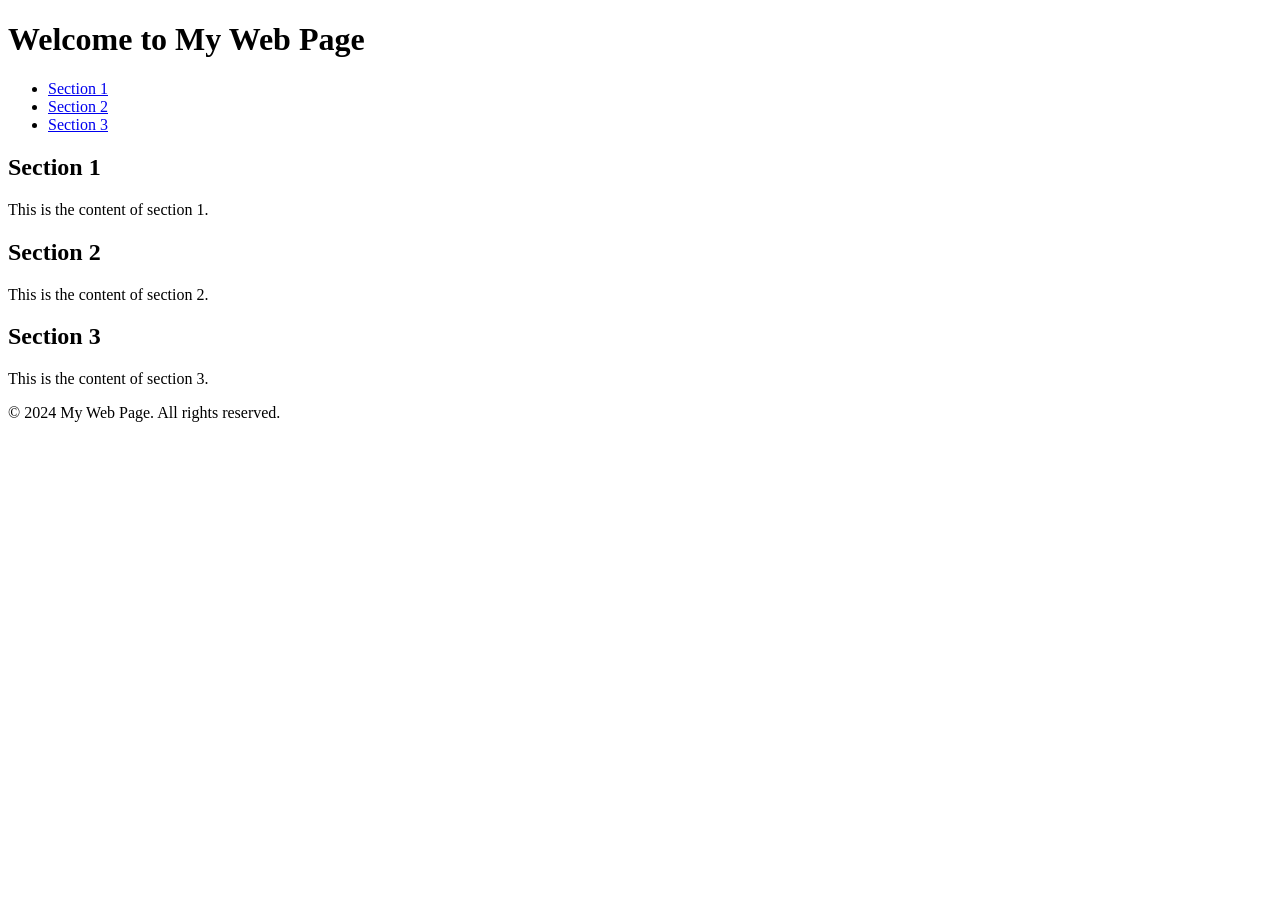
==== index.html @ b7212bdc "vic starts here" ====
<!DOCTYPE html>
<html lang="en">
<head>
    <meta charset="UTF-8">
    <meta name="viewport" content="width=device-width, initial-scale=1.0">
    <title>My Web Page</title>
    <link rel="stylesheet" href="styles.css">
</head>
<body>
    <header>
        <h1>Welcome to My Web Page</h1>
    </header>
    <nav>
        <ul>
            <li><a href="#section1">Section 1</a></li>
            <li><a href="#section2">Section 2</a></li>
            <li><a href="#section3">Section 3</a></li>
        </ul>
    </nav>
    <main>
        <section id="section1">
            <h2>Section 1</h2>
            <p>This is the content of section 1.</p>
        </section>
        <section id="section2">
            <h2>Section 2</h2>
            <p>This is the content of section 2.</p>
        </section>
        <section id="section3">
            <h2>Section 3</h2>
            <p>This is the content of section 3.</p>
        </section>
    </main>
    <footer>
        <p>&copy; 2024 My Web Page. All rights reserved.</p>
    </footer>
    <script src="script.js"></script>
</body>
</html>
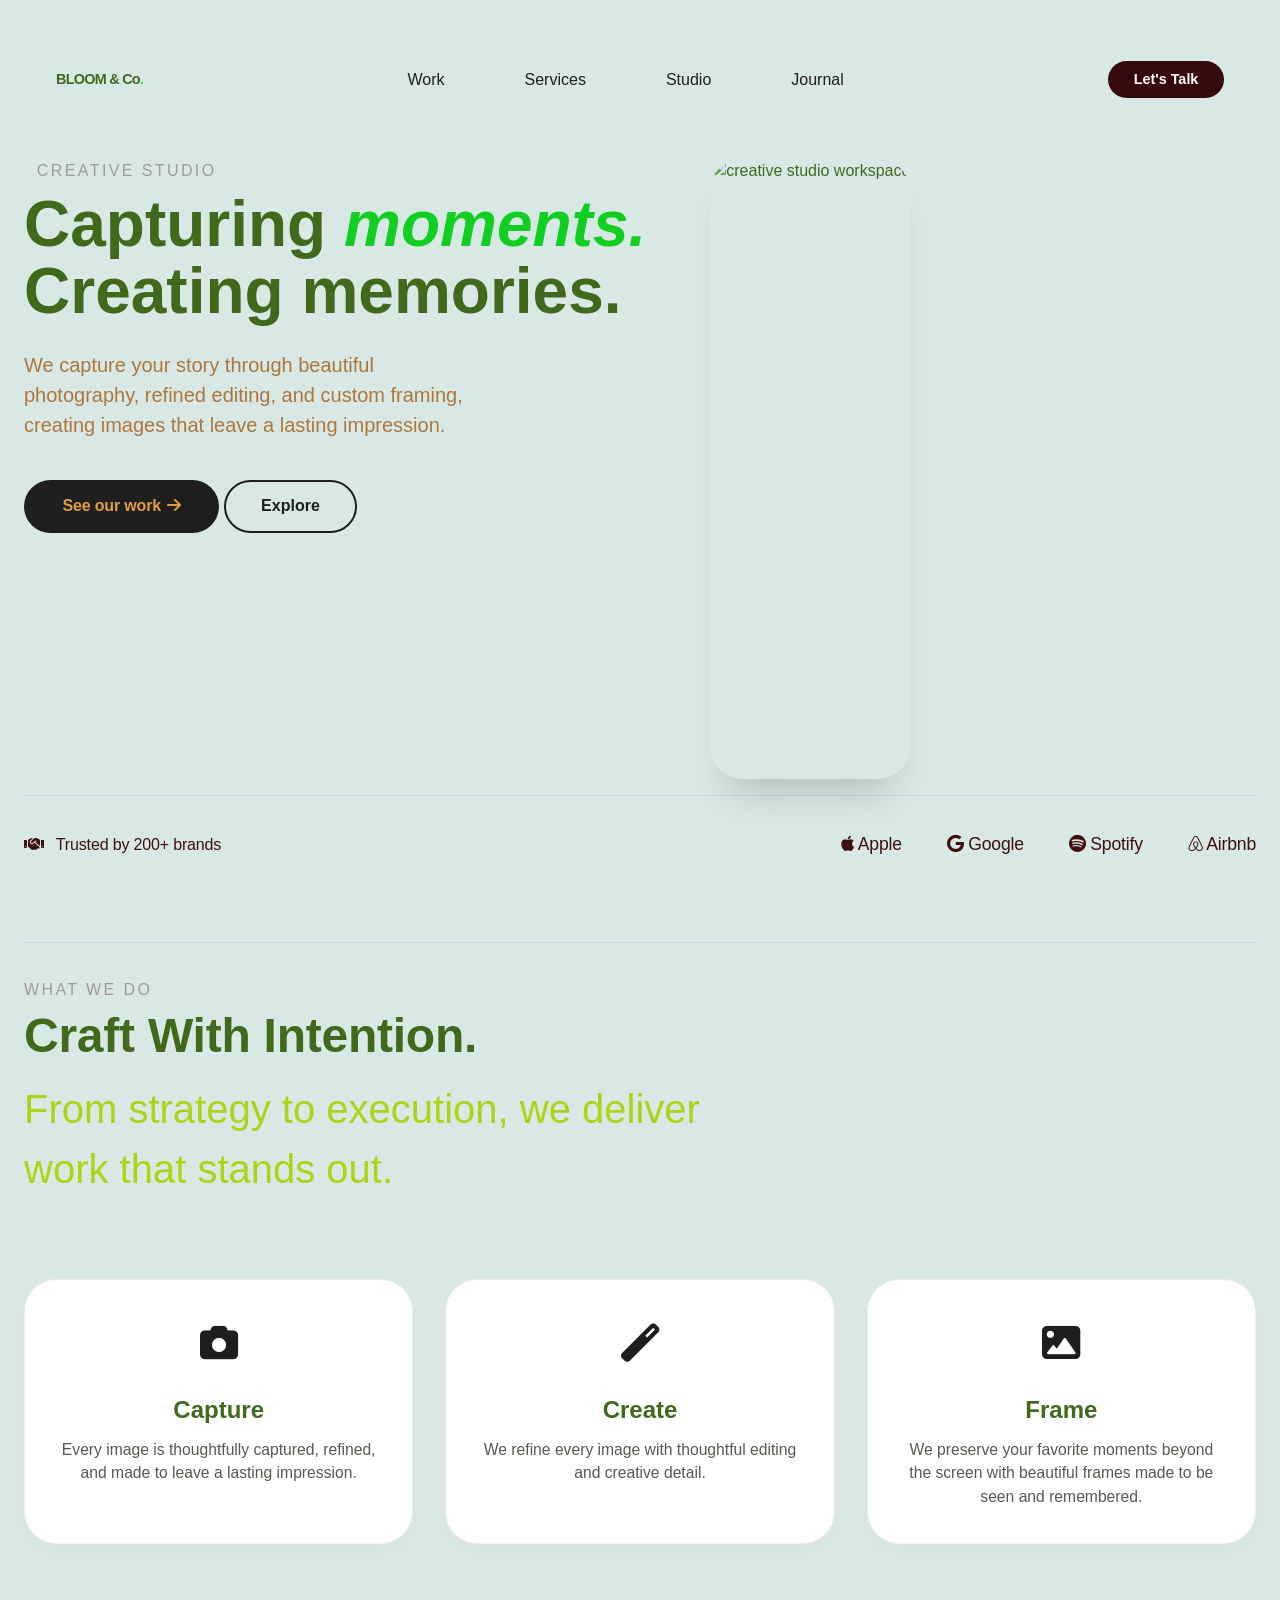
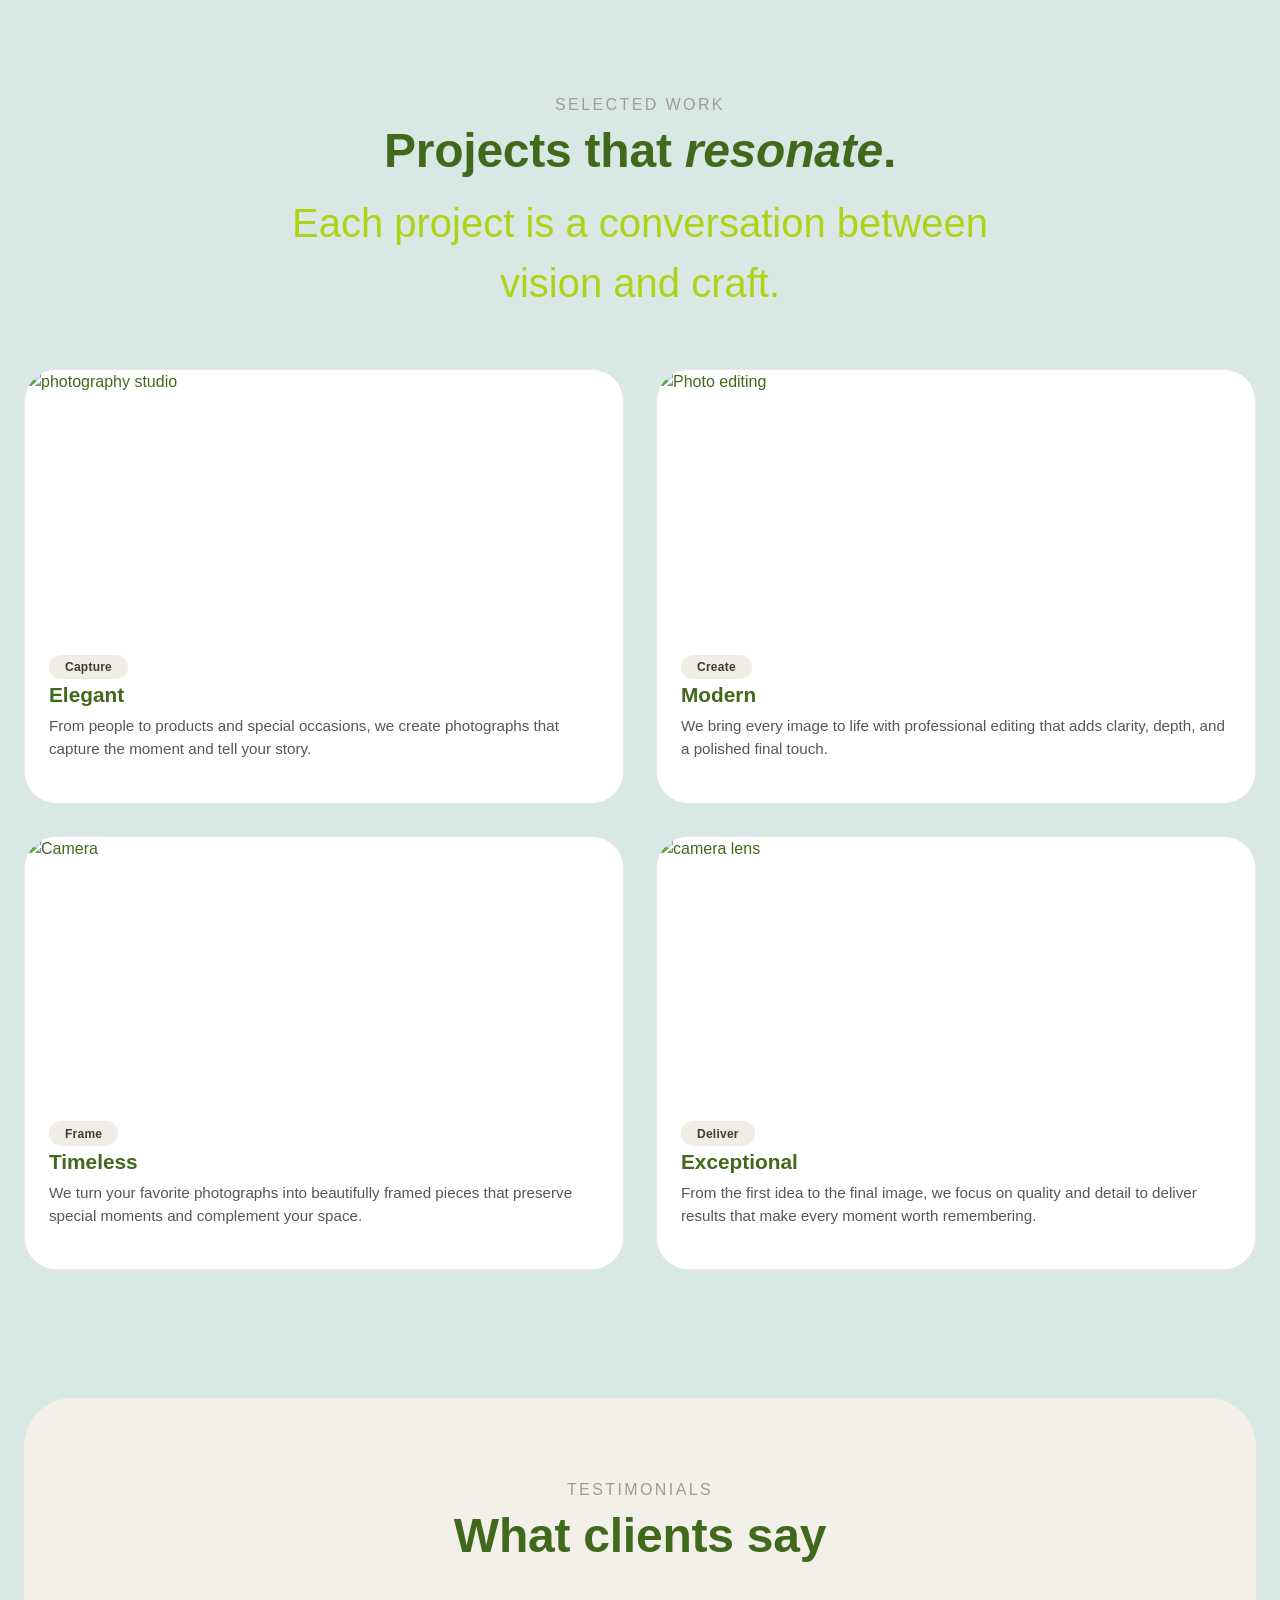
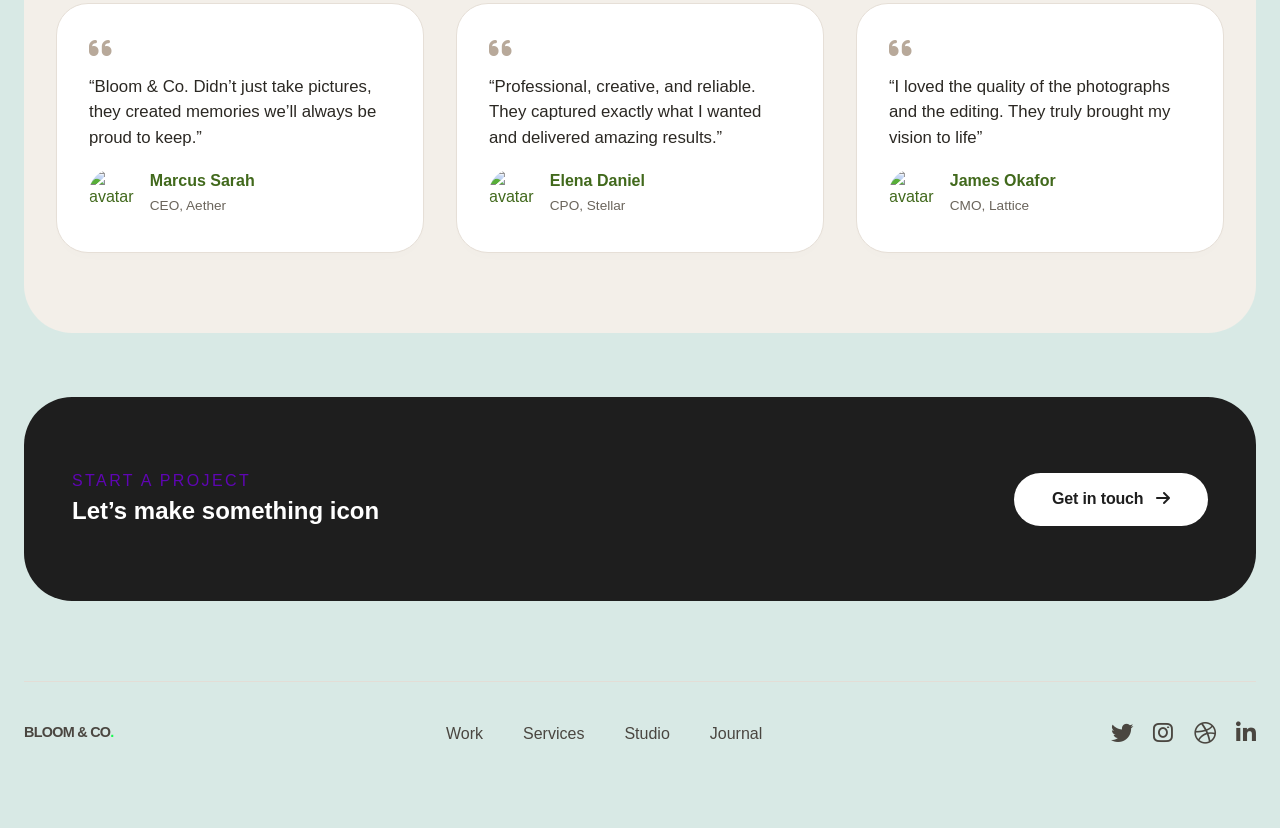
==== commit 1fdde2ca: "Completed Bloom & CO assignment" ====
--- a/index.html
+++ b/index.html
@@ -1,39 +1,626 @@
 <!DOCTYPE html>
 <html lang="en">
-<head>
-    <meta charset="UTF-8">
-    <meta name="viewport" content="width=device-width, initial-scale=1.0">
-    <title>My Web Page</title>
-    <link rel="stylesheet" href="styles.css">
-</head>
-<body>
-    <header>
-        <h1>Welcome to My Web Page</h1>
-    </header>
-    <nav>
-        <ul>
-            <li><a href="#section1">Section 1</a></li>
-            <li><a href="#section2">Section 2</a></li>
-            <li><a href="#section3">Section 3</a></li>
-        </ul>
-    </nav>
-    <main>
-        <section id="section1">
-            <h2>Section 1</h2>
-            <p>This is the content of section 1.</p>
+    <head>
+        <meta charset="UTF-8" />
+        <meta name="viewport" content="width=device-width, inital-scale=1.0" />
+        <title>BLOOM & CO</title>
+        <!-- Google Font Awesome for Clean icons -->
+         <link rel="preconnect" href="https://fonts.google.com/specimen/Playwrite+DE+LA+Guides" />
+         <link rel="preconnect" href="https://fonts.google.com/specimen/Playwrite+DE+LA+Guides" crossorigin />
+         <link href="https://fonts.google.com/specimen/Playwrite+DE+LA+Guides" rel="stylessheet" />
+         <link rel="stylesheet" href="https://cdnjs.cloudflare.com/ajax/libs/font-awesome/6.0.0-beta3/css/all.min.css" />
+         <style>
+            /* ----- rest & base -----*/
+            *, *::before, *::after {
+                margin: 0;
+                padding: 0;
+                box-sizing: border-box;
+            }
+            :root {
+             --bg: #faf8f5;
+             --surface: #ffffff;
+             --text: #1e1e1e;
+             --text-muted: #5a5a6e;
+             --accent:#c47a7a;
+             --accent-light: #f0dede;
+             --accent-dark: #a15a5a;
+             --border: #e8e2da;
+             --showdow: 0 12px 40px rgba(0, 0, 0, 0.06);
+             --radius: 20px;
+             --transition: o.35s cubic-bezier(0.25, 0.46, 0.45, 0.94);   
+            }
+
+            html{
+                scroll-behavior: smooth;
+            }
+
+            body {
+                font-family: 'Inter', sans-serif;
+                background-color: hsl(167, 29%, 88%);
+                color: hwb(91 11% 59%);
+                line-height: 1.5;
+                padding:2rem 1.5rem;
+            }
+
+            img {
+                max-width: 100%;
+                height: auto;
+                display: block;
+                border-radius: 1rem;
+            }
+
+            .container {
+                max-width: 1280px;
+                margin: auto;
+                padding: 0 2rem;
+            }
+
+            /*----- buttons & accents -----*/
+            .btn-primary {
+                display:inline-block;
+                background: #1e1e1e;
+                color: hsl(36,72%, 56%);
+                font-weight: 600;
+                padding: 0.9rem 2.4rem;
+                border-radius: 60px;
+                text-decoration: none;
+                letter-spacing: -0.01em;
+                transition: all 0.2s ease;
+                border: none;
+                cursor: pointer;
+                font-size: 1rem;
+            }
+
+            .btn-primary:hover {
+                background: #3b3b3b;
+                transform: scale(1.02);
+                box-shadow: 0 12px 24px -8px rgba(0,0,0,0.15);
+            }
+
+            .btn-outline {
+                background: transparent;
+                border: 2px solid #1e1e1e;
+                color: #1e1e1e;
+                font-weight: 600;
+                padding: 0.8rem 2.2rem;
+                border-radius: 60px;
+                text-decoration: none;
+                transition: all 0.2s ease;
+                display: inline-block;
+            }
+
+            .btn-outline:hover {
+                background: #f1e6e6;
+                color: #faf8f5;
+            }
+
+            .section-tag {
+                font-size: 1rem;
+                text-transform: uppercase;
+                letter-spacing: 0.15em;
+                color: #a09b94;
+                font-weight: 60;
+                margin-bottom: 0.5rem;
+            }
+
+            .section-title {
+                font-size: 3rem;
+                font-weight: 700;
+                font-family: 'Franklin Gothic Medium', 'Arial Narrow', Arial, sans-serif;
+                letter-spacing: -0.005em;
+                line-height: 1.1;
+                margin-bottom: 1rem;
+            }
+            
+            .section-sub {
+                font-size: 2.5rem;
+                color: hsl(73, 81%, 46%);
+                max-width: 700px;
+            }
+
+            /* ----- header / nav ----- */
+            .navbar {
+                display: flex;
+                justify-content: space-between;
+                align-items: center;
+                padding: 1.8rem 2rem;
+                max-width: 1280px;
+                margin: 0 auto;
+            }
+
+            .logo{
+                font-size: 0.9rem;
+                font-weight: 600;
+                letter-spacing: -0.05em;
+            }
+            .logo span { color: hsl(135, 97%, 54%); }
+
+            .nav-links {
+                display: flex;
+                gap: 5rem;
+                font-weight: 500;
+            }
+            .nav-links a {
+                text-decoration: none;
+                color: #1e1e1e;
+                transition: color 0.15s;
+            }
+            .nav-links a:hover { color: #7d6e5d; }
+
+            .nav-cta {
+                background: hwb(0 4% 79%);
+                color: white;
+                padding: 0.5rem 1.6rem;
+                border-radius: 40px;
+                text-decoration: none;
+                font-weight: 600;
+                font-size: 0.9rem;
+                transition: 0.2s;
+            }
+            .nav-cta:hover { background: hsl(330, 81%, 47%); }
+
+            /* ----- hero ----- */
+            .hero {
+                display: -webkit-box;
+                grid-template-columns: 1fr 1fr;
+                gap: 4rem;
+                align-items: center;
+                padding: 2rem 0rem 0rem;
+            }
+
+            .hero-content h1 {
+                font-size: 4rem;
+                font-weight: 800;
+                letter-spacing: -0.0em;
+                line-height: 1.05;
+                margin-bottom: 1.5rem;
+            }
+            .hero-content h1 i {
+                color: #11cf21;
+                font-style: italic;
+            }
+            .hero-content p {
+                font-size: 1.25rem;
+                color: hsl(30, 50%, 46%);
+                max-width: 450px;
+                margin-bottom: 2.5rem;
+            }
+            .hero-action {
+                display: flex;
+                gap: 1.2rem;
+                flex-wrap: wrap;
+            }
+
+            .hero-image img {
+                width: 100%;
+                height: 620px;
+                object-fit: cover;
+                border-radius: 2rem;
+                box-shadow: 0 30px 40px -20px rgba(0,0,0,0.2);
+            }
+
+            /* ----- clients ? trudt bar -----*/
+            .trust-bar {
+                border-top: 1px solid hwb(202 76% 11%);
+                border-bottom: 1px solid hsl(192, 20%, 90%);
+                padding: 2.2rem 0;
+                margin: 1rem 0 3rem 0;
+                display: flex;
+                flex-wrap: wrap;
+                justify-content: space-between;
+                align-items: center;
+                gap: 1.5rem;
+            }
+            .trust-bar span {
+                font-weight: 500;
+                color: #3f0f0f;
+                letter-spacing: -0.01em;
+            }
+            .trust-logos {
+                display: flex;
+                flex-wrap: wrap;
+                gap: 2.8rem;
+                align-items: center;
+                color: #8a8176;
+                font-weight: 600;
+                font-size: 1.1rem;
+            }
+            .trust-logo i {
+                font-size: 1.8rem;
+                margin-right: 0.4rem;
+                color: #0e41cce1;
+            }
+
+            /* -----service (grid) ----- */
+            .services {
+                padding: 5rem 0 4rem 0;
+            }
+            .services-header {
+                display:flex;
+                justify-content: space-between;
+                align-items: flex-end;
+                flex-wrap: nowrap;
+                margin-bottom: 3.5rem;
+            }
+
+            .service-grid {
+                text-align: center;
+                display: grid;
+                grid-template-columns: repeat(3, 1fr);
+                gap: 2rem;
+            }
+
+            .service-card {
+                background: white;
+                padding: 2.2rem 1.8rem;
+                border-radius: 2rem;
+                box-shadow: 0 8px 24px -8px rgba(0,0,0,0.04);
+                transition: all 0.25s ease;
+                border: 1px solid #f0ece6; 
+            }
+            .service-card:hover {
+                transform: translateY(-6px);
+                box-shadow: 0 20px 32px -12px rgba(0,0,0,0.08);
+                border-color: #d6cdc2;
+            }
+            .service-icon {
+                font-size: 2.4rem;
+                margin-bottom: 1.2rem;
+                color: #1e1e1e
+            }
+            .service-card h3 {
+                font-size: 1.5rem;
+                font-weight: 700;
+                margin-bottom: 0.6rem;
+            }
+            .service-card p {
+                color: #5a5650;
+                font-size: 0.98rem;
+            }
+
+            /* -----portfolic (2 cols + image) -----*/
+            .portfolio {
+                padding: 4rem 0 5rem 0;
+            }
+            .portfolio-header {
+                text-align: center;
+                margin-bottom: 3.5rem;
+            }
+            .portfolio-header .section-sub {
+                margin: 0 auto;
+            }
+
+            .portfolio-grid {
+                display: grid;
+                grid-template-columns: 1fr 1fr;
+                gap: 2rem;
+            }
+            .portfolio-item {
+                border-radius: 2rem;
+                overflow: hidden;
+                background: white;
+                transition: 0.2s;
+                border: 1px solid #ece7e0;
+            }
+            .portfolio-item img {
+                width: 100%;
+                height: 260px;
+                object-fit: cover;
+                border-radius: 0;
+            }
+           .portfolio-item-content {
+            padding: 1.5rem 1.5rem 1.8rem;
+           }
+           .portfolio-item-content h4 {
+            font-size: 1.3rem;
+            font-weight: 700;
+           }
+           .portfolio-item-content p {
+            color: #5a5650;
+            font-size: 0.95rem;
+            margin: 0.3rem 0 0.8rem;
+           }
+            .portfolio-tag {
+                display: inline-block;
+                background: #f0ece6;
+                padding: 0.2rem 1rem;
+                border-radius: 40px;
+                font-size: 0.75rem;
+                font-weight: 600;
+                letter-spacing: 0.02em;
+                color: #3f3b35;
+            }
+
+            /* -----testionials (flex) ----- */
+            .testimonials {
+                background: #f3efe9;
+                padding: 5rem 0;
+                border-radius: 3rem;
+                margin: 3rem 0 4rem 0;
+            }
+            .testimonials .container {
+                padding: 0 2rem;
+            }
+            .testimonial-grid {
+                display: grid;
+                grid-template-columns: repeat(3, 1fr);
+                gap: 2rem;
+                margin-top: 2.5rem;
+            }
+            .testimonial-card {
+                background: white;
+                padding: 2rem 2rem 2.2rem;
+                border-radius: 2rem;
+                box-shadow: 0 6px 16px -6px rgba(0,0,0,0.02);
+                border: 1px solid #e6dfd7;
+            }
+             .testimonial-card i.fa-quote-left {
+                font-size: 1.6rem;
+                color: #b8a99a;
+                margin-bottom: 0.8rem;
+                display: block;
+            }
+            .testimonial-card p {
+                font-size: 1.05rem;
+                margin-bottom: 1.2rem;
+                color: #2b2823;
+            }
+             .testimonial-author {
+                display: flex;
+                align-items: center;
+                gap: 0.8rem;
+            }
+            .testimonial-author img {
+                width: 48px;
+                height: 48px;
+                border-radius: 50%;
+                object-fit: cover;
+            }
+            .testimonial-author strong { font-weight: 700; }
+            .testimonial-author span { font-size: 0.85rem; color: #6b655c; }
+
+            /* ----- CTAsection (Final) -----*/
+            .cta-section {
+                background: #1e1e1e;
+                color: white;
+                border-radius: 3rem;
+                padding: 4.5rem 3rem;
+                margin: 3rem 0 5rem 0;
+                display: flex;
+                justify-content: space-between;
+                align-items: center;
+                flex-wrap: wrap;
+                gap: 2rem;    
+            }
+            .cta-section .btn-primary {
+              background: white;
+              color: #1e1e1e;  
+            }
+            .cta-section .btn-primary:hover {
+                background: #e3ddd6;
+                transform: scale(1.02);
+            }
+
+            /* -----footer -----*/
+            .footer {
+                padding: 2.5rem 0 3rem 0;
+                border-top: 1px solid #e3ddd6;
+                display: flex;
+                justify-content: space-between;
+                flex-wrap: wrap;
+                gap: 2rem;
+                color: #4a4640;
+            }
+            .footer-links {
+                display: flex;
+                gap: 2.5rem;
+            }
+            .footer-links a {
+                text-decoration: none;
+                color: #4a4640;
+                font-weight: 500;
+            }
+            .footer-links a:hover { color: #1e1e1e; }
+            .footer-social i {
+                font-size:1.4rem;
+                margin-left: 1rem;
+                color: #4a4640;
+                transition: 0.15s;  
+            }
+            .footer-social i:hover {color: #1e1e1e; }
+
+            /* ----- responsive -----*/
+            @media (max-width: 1024px) {
+                .hero { grid-template-columns: 1fr; }
+                .hero-image img { height: 300px; }
+                .service-grid { grid-template-columns: repeat(2, 1fr); }
+                .testimonial-grid { grid-template-columns: repeat(2, 1fr); }    
+            }
+             @media (max-width: 768px) {
+                .navbar { flex-wrap: wrap; gap: 1rem; }
+                .nav-links { display: none; }
+                .service-grid { grid-template-columns: 1fr; }
+                .portfolio-grid { grid-template-columns: 1fr; }
+                .testimonial-grid { grid-template-columns: 1fr; }
+                .cta-section { flex-direction: column; text-align: center; }
+                .section-title { font-size: 2.2rem; }
+                .hero-content h1 { font-size: 2.8rem; }
+             }
+         </style>
+    </head>
+    <body>
+
+        <!-- NAV-->
+         <nav class="navbar">
+            <div class="logo">BLOOM & Co<span>.</span></div>
+            <div class="nav-links">
+                <a href="#">Work</a>
+                <a href="#">Services</a>
+                 <a href="#">Studio</a>
+                 <a href="#">Journal</a>
+            </div>
+            <a href="#"class="nav-cta">Let&#39s Talk</a>
+         </nav>
+
+         <!-- HERO -->
+          <section class="container hero">
+            <div class="hero-content">
+                <div class="section-tag"><i class="fas fa-sparkles" style="margin-right: 6px;"></i> creative studio</div>
+                <h1>Capturing <i>moments.</i> <br />Creating memories.</h1>
+                <p>We capture your story through beautiful photography, refined editing, and custom framing, creating images that leave a lasting impression.</p>
+                <div class="hero-actions">
+                    <a href="#" class="btn-primary">See our work <i class="fas fa-arrow-right" style="margin-left: 2px;"></i></a>
+                    <a href="#" class="btn-outline">Explore</a>
+                </div>
+            </div>
+            <div class="hero-image">
+                <img src="https://i.pinimg.com/1200x/b6/be/42/b6be428215d3cc79879d07a2101e8094.jpg" alt="creative studio workspace" />
+            </div>
         </section>
-        <section id="section2">
-            <h2>Section 2</h2>
-            <p>This is the content of section 2.</p>
+
+        <!-- TRUST BAR -->
+         <div class="container trust-bar">
+            <span><i class="fas fa-handshake" style="margin-right: 0.5rem;"></i> Trusted by 200+ brands</span>
+            <div class="trust-logos">
+                <span><i class="fab fa-apple"></i> Apple</span>
+                <span><i class="fab fa-google"></i> Google</span>
+                <span><i class="fab fa-spotify"></i> Spotify</span>
+                <span><i class="fab fa-airbnb"></i> Airbnb</span>
+            </div>
+        </div>
+
+        <!-- SERVICES -->
+         <section class="container trust-bar">
+            <div class="services-header">
+                <div>
+                    <div class="section-tag">what we do</div>
+                    <h2 class="section-title">Craft With Intention.</h2>
+                    <p class="section-sub">From strategy to execution, we deliver work that stands out.</p>
+                </div>
+            </div>
+            <div class="service-grid">
+                <div class="service-card">
+                    <div class="service-icon"><i class="fa fa-camera "></i></div>
+                    <h3>Capture</h3>
+                    <p>Every image is thoughtfully captured, refined, and made to leave a lasting impression.</p>
+                </div>
+                <div class="service-card">
+                    <div class="service-icon"><i class="fa fa-magic" aria-hidden="true"></i></div>
+                    <h3>Create</h3>
+                    <p>We refine every image with thoughtful editing and creative detail.</p>
+                </div>
+                <div class="service-card">
+                    <div class="service-icon"><i class="fas fa-image"></i></div>
+                    <h3>Frame</h3>
+                    <p>We preserve your favorite moments beyond the screen with beautiful frames made to be seen and remembered.</p>
+                </div>
+            </div>
         </section>
-        <section id="section3">
-            <h2>Section 3</h2>
-            <p>This is the content of section 3.</p>
+        
+        <!-- PORTFOLIO -->
+         <section class="container portfolio">
+            <div class="portfolio-header">
+                <div class="section-tag">selected work</div>
+                <h2 class="section-title">Projects that <i>resonate</i>.</h2>
+                <p class="section-sub">Each project is a conversation between vision and craft.</p>
+            </div>
+            <div class="portfolio-grid">
+                <div class="portfolio-item">
+                    <img src="https://i.pinimg.com/1200x/c9/bf/35/c9bf3517aa25faeabe5d14d1f883944a.jpg" alt="photography studio" />
+                    <div class="portfolio-item-content">
+                        <span class="portfolio-tag">Capture</span>
+                        <h4>Elegant</h4>
+                        <p>From people to products and special occasions, we create photographs that capture the moment and tell your story.</p>
+                    </div>
+                </div>
+                <div class="portfolio-item">
+                    <img src="https://i.pinimg.com/1200x/7d/3e/f5/7d3ef5edbd2d578583e828b8195028ef.jpg" alt="Photo editing" />
+                    <div class="portfolio-item-content">
+                        <span class="portfolio-tag">Create</span>
+                        <h4>Modern</h4>
+                        <p>We bring every image to life with professional editing that adds clarity, depth, and a polished final touch.</p>
+                    </div>
+                </div>
+                <div class="portfolio-item">
+                    <img src="https://i.pinimg.com/736x/15/4e/3c/154e3c4412c29b9ad361b2b8d79b1ed8.jpg" alt="Camera" />
+                    <div class="portfolio-item-content">
+                        <span class="portfolio-tag">Frame</span>
+                        <h4>Timeless</h4>
+                        <p>We turn your favorite photographs into beautifully framed pieces that preserve special moments and complement your space.</p>
+                    </div>
+                </div>
+                <div class="portfolio-item">
+                    <img src="https://i.pinimg.com/1200x/07/39/d6/0739d61156905e5a20ad443d6fb72b5a.jpg" alt="camera lens" />
+                    <div class="portfolio-item-content">
+                        <span class="portfolio-tag">Deliver</span>
+                        <h4>Exceptional</h4>
+                        <p>From the first idea to the final image, we focus on quality and detail to deliver results that make every moment worth remembering.</p>
+                    </div>
+                </div>
+            </div>
+         </section>
+
+         <!-- TESTIMONIALS -->
+          <section class="testimonials">
+            <div class="container">
+                <div style="text-align: center;">
+                    <div class="section-tag">testimonials</div>
+                    <h2 class="section-title">What clients say</h2>
+                </div>
+                <div class="testimonial-grid">
+                    <div class="testimonial-card">
+                        <i class="fas fa-quote-left"></i>
+                        <p>“Bloom & Co. Didn’t just take pictures, they created memories we’ll always be proud to keep.”</p>
+                        <div class="testimonial-author">
+                            <img src="https://i.pinimg.com/1200x/c7/14/da/c714da9177558732cf7bdd7265c94b2f.jpg" alt="avatar" />
+                            <div><strong>Marcus Sarah</strong><br /><span>CEO, Aether</span></div>
+                        </div>
+                    </div>
+                    <div class="testimonial-card">
+                        <i class="fas fa-quote-left"></i>
+                        <p>“Professional, creative, and reliable. They captured exactly what I wanted and delivered amazing results.”</p>
+                        <div class="testimonial-author">
+                            <img src="https://i.pinimg.com/236x/02/b2/4d/02b24d7226934d3c23ce1bc7ae911483.jpg" alt="avatar" />
+                            <div><strong>Elena Daniel</strong><br /><span>CPO, Stellar</span></div>
+                        </div>
+                    </div>
+                    <div class="testimonial-card">
+                        <i class="fas fa-quote-left"></i>
+                        <p>“I loved the quality of the photographs and the editing. They truly brought my vision to life”</p>
+                        <div class="testimonial-author">
+                            <img src="https://i.pinimg.com/736x/66/c8/07/66c807c66cb025ecaa40ae86b132d6b7.jpg" alt="avatar" />
+                            <div><strong>James Okafor</strong><br /><span>CMO, Lattice</span></div>
+                        </div>
+                    </div>
+                </div>
+            </div>
         </section>
-    </main>
-    <footer>
-        <p>&copy; 2024 My Web Page. All rights reserved.</p>
-    </footer>
-    <script src="script.js"></script>
-</body>
+
+        <!-- CTA-->
+         <div class="container cta-section">
+            <div>
+                <span class="section-tag" style="color: hsl(271, 95%, 36%);">start a project</span>
+                <h2>Let&rsquo;s make something icon</h2>
+            </div>
+            <a href="#" class="btn-primary">Get in touch <i class="fas fa-arrow-right" style="margin-left: 8px;"></i></a>
+        </div>
+        
+        <!-- FOOTER -->
+         <footer class="container footer">
+            <div class="logo" style="font: size 0.9em;">BLOOM & CO<span>.</span></div>
+            <div class="footer-links">
+                <a href="#">Work</a>
+                <a href="#">Services</a>
+                <a href="#">Studio</a>
+                <a href="#">Journal</a>
+            </div>
+            <div class="footer-social">
+                <i class="fab fa-twitter"></i>
+                <i class="fab fa-instagram"></i>
+                <i class="fab fa-dribbble"></i>
+                <i class="fab fa-linkedin-in"></i>
+            </div>
+        </footer>
+
+    </body>
 </html>
